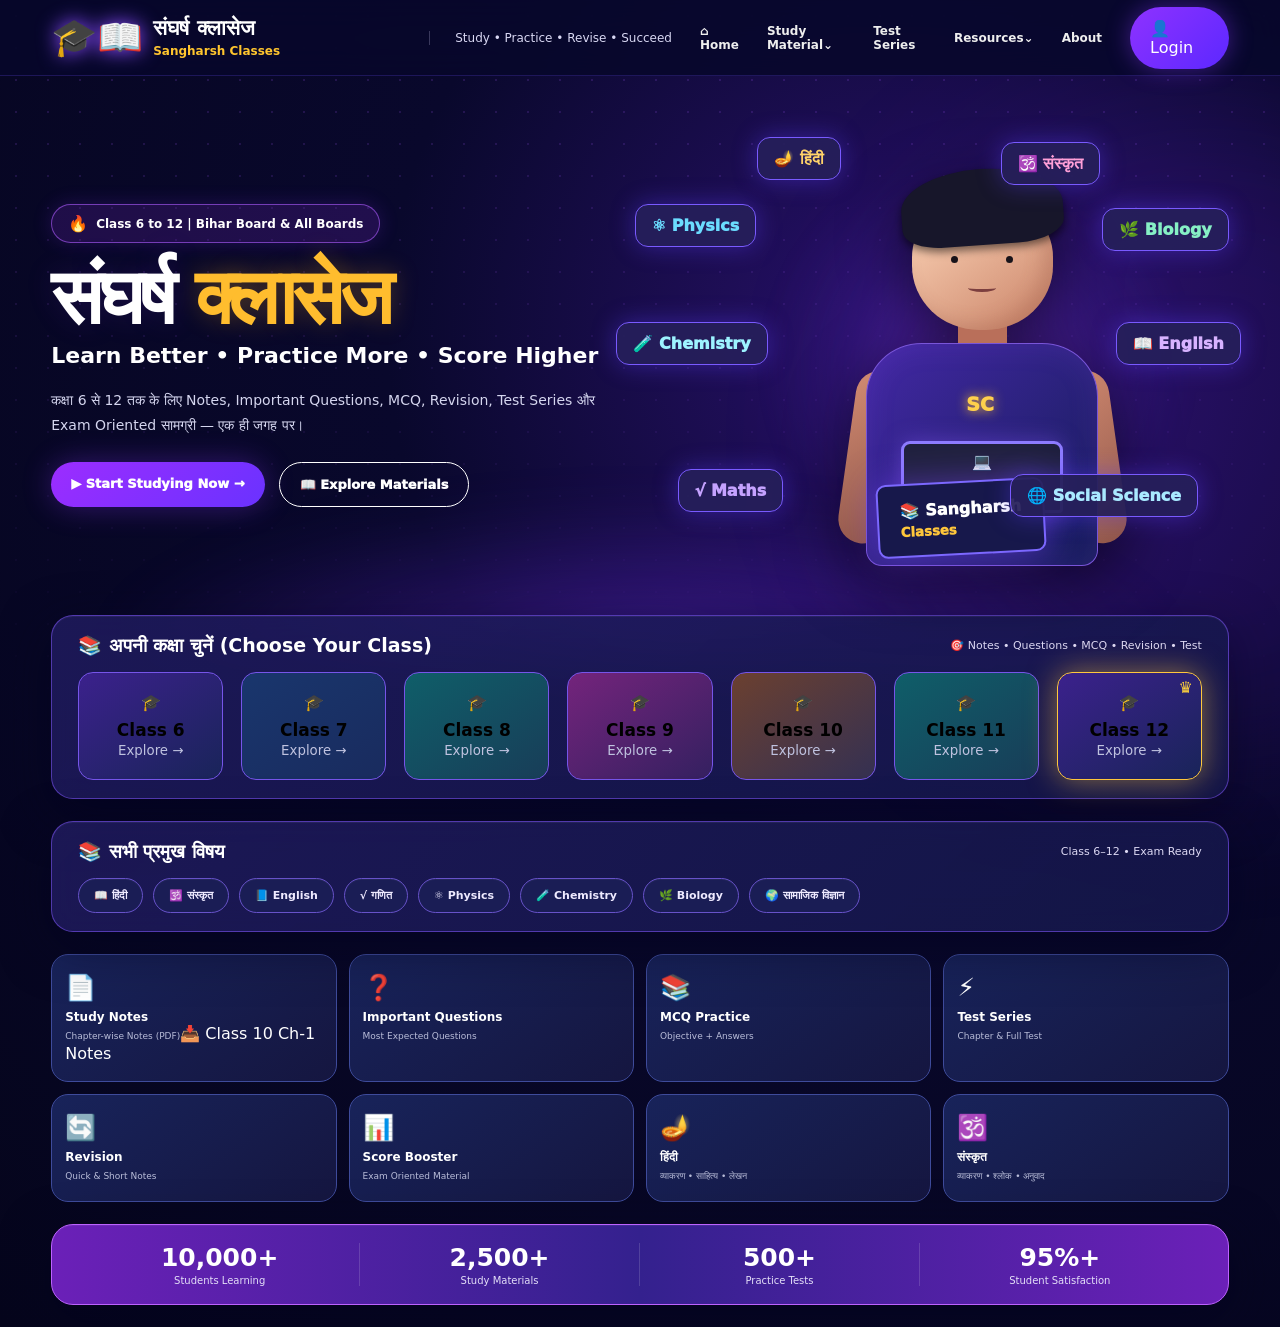
==== index.html @ 25959975 "Add files via upload" ====
<!doctype html>
<html lang="hi">
<head>
<meta charset="utf-8">
<meta name="viewport" content="width=device-width,initial-scale=1">
<title>संघर्ष क्लासेज — Cinematic Learning</title>
<style>
:root{--bg:#070827;--bg2:#10104a;--card:#15164c;--line:#5f43db;--purple:#8d35ff;--violet:#b54cff;--cyan:#28cfff;--gold:#ffc83d;--text:#fff;--muted:#c7c8e8}
*{box-sizing:border-box}html{scroll-behavior:smooth}body{margin:0;background:radial-gradient(circle at 70% 25%,#29116b 0,#09082c 38%,#05051c 100%);color:var(--text);font-family:Inter,system-ui,-apple-system,"Segoe UI",sans-serif;overflow-x:hidden}
body:before{content:"";position:fixed;inset:0;pointer-events:none;background-image:radial-gradient(#a95cff30 1px,transparent 1px);background-size:32px 32px;mask-image:linear-gradient(#000,transparent 82%);z-index:-2}
body:after{content:"";position:fixed;width:650px;height:650px;right:-250px;top:120px;border-radius:50%;background:#7d25ff22;filter:blur(80px);z-index:-1;animation:orb 10s ease-in-out infinite}@keyframes orb{50%{transform:translate(-70px,40px) scale(1.15)}}
a{text-decoration:none;color:inherit}button{font:inherit}
.nav{height:76px;position:sticky;top:0;z-index:100;background:#08082bdd;border-bottom:1px solid #6c4dff38;backdrop-filter:blur(18px)}.navin{width:min(1260px,92%);height:100%;margin:auto;display:flex;align-items:center;gap:28px}.brand{display:flex;align-items:center;gap:10px;min-width:350px}.brandmark{font-size:37px;filter:drop-shadow(0 0 10px #8b4cff)}.brand b{font-size:21px;display:block}.brand span{font-size:12px;color:#ffc52e;font-weight:900}.tagline{border-left:1px solid #aaa6c850;padding-left:25px;color:#d9d8f3;font-size:12px;white-space:nowrap}.links{display:flex;align-items:center;gap:28px;margin-left:auto;font-size:12px;font-weight:850;color:#eee}.links a{transition:.2s}.links a:hover{color:#d98cff}.login{padding:12px 20px;border-radius:999px;background:linear-gradient(135deg,#8e32ff,#5c28ff);box-shadow:0 0 25px #8637ff70}
.hero{width:min(1260px,92%);margin:auto;position:relative;min-height:500px;display:grid;grid-template-columns:48% 52%;align-items:center;padding:42px 0 22px}.hero:before{content:"";position:absolute;left:0;right:0;bottom:-40px;height:170px;background:radial-gradient(ellipse at 50% 100%,#7930ff65,transparent 65%);filter:blur(25px);z-index:-1}
.copy{z-index:3}.pill{display:inline-flex;align-items:center;gap:8px;border:1px solid #b05cff99;background:#7d2bcf35;border-radius:999px;padding:9px 16px;font-size:12px;font-weight:900;box-shadow:0 0 20px #8c35ff32}.pill b{font-size:16px}h1{font-size:clamp(50px,6vw,83px);line-height:.91;letter-spacing:-4px;margin:20px 0 10px;text-shadow:0 0 30px #8f42ff25}.gold{color:#ffbd2e;text-shadow:0 0 25px #ffb21d45}.copy h3{font-size:22px;margin:0 0 20px}.copy p{color:#d5d6ef;font-size:14px;line-height:1.8;max-width:580px}.actions{display:flex;gap:14px;margin-top:23px}.btn{padding:14px 20px;border-radius:999px;font-size:13px;font-weight:950;border:1px solid #fff;transition:.25s}.primary{border:0;background:linear-gradient(135deg,#9c2dff,#6a32ff);box-shadow:0 0 30px #8b32ff55}.btn:hover{transform:translateY(-4px);box-shadow:0 12px 35px #8d35ff55}
.visual{position:relative;height:475px}.student{position:absolute;right:4%;bottom:-3%;width:72%;height:92%;border-radius:45% 45% 20% 20%;background:radial-gradient(circle at 50% 25%,#ffe6c7 0 8%,transparent 9%),linear-gradient(145deg,#3a2a67,#171a46 50%,#090b2b);box-shadow:0 0 80px #813dff55;filter:saturate(1.1)}
.student{display:none}
.student-boy{position:absolute;right:3%;bottom:0;width:76%;height:100%;z-index:3}
.boy-glow{position:absolute;inset:5% 5% 0;border-radius:50%;background:radial-gradient(circle,#9c45ff50 0,#5b2dba20 42%,transparent 70%);filter:blur(10px)}
.boy{position:absolute;left:22%;bottom:0;width:58%;height:94%;filter:drop-shadow(0 18px 30px #0008)}
.face{position:absolute;left:24%;top:11%;width:52%;height:30%;border-radius:46% 46% 48% 48%;background:linear-gradient(145deg,#ffd8bb,#c98267);z-index:3;box-shadow:inset -10px -5px 18px #8d4b3b40}
.hair{position:absolute;left:20%;top:5%;width:60%;height:17%;background:#17162a;border-radius:60% 60% 35% 30%;z-index:4;transform:rotate(-4deg);box-shadow:0 4px 8px #0008}
.eye{position:absolute;top:45%;width:7px;height:7px;background:#18131a;border-radius:50%}.e1{left:28%}.e2{right:28%}
.smile{position:absolute;left:40%;top:66%;width:20%;height:8px;border-bottom:3px solid #7c3f3f;border-radius:0 0 50% 50%}
.neck{position:absolute;left:41%;top:38%;width:18%;height:12%;background:#b96f5a;z-index:2}
.shirt{position:absolute;left:7%;top:44%;width:86%;height:50%;border-radius:24% 24% 7% 7%;background:linear-gradient(135deg,#4328a5,#151c58);box-shadow:inset 0 0 30px #9c55ff22;z-index:2;border:1px solid #7955d9}
.shirt-logo{position:absolute;left:43%;top:22%;font-weight:1000;font-size:19px;color:#ffd04c;text-shadow:0 0 12px #ffc52f}
.arm{position:absolute;top:50%;width:18%;height:39%;border-radius:30px;background:linear-gradient(145deg,#d28b72,#8f5548);z-index:1}.arm-left{left:0;transform:rotate(8deg)}.arm-right{right:0;transform:rotate(-8deg)}
.laptop{position:absolute;z-index:5;left:20%;top:66%;width:60%;height:16%;background:#20213d;border:3px solid #8e7cff;border-radius:9px 9px 4px 4px;text-align:center;padding-top:8px;box-shadow:0 0 22px #8b5cff66}
@media(max-width:580px){.student-boy{width:78%;height:92%;right:0}.boy{left:20%;width:60%}}
.student:before{content:"🎓";position:absolute;top:-28px;left:35%;font-size:76px;filter:drop-shadow(0 0 16px #ffc22e)}.student:after{content:"🎒";position:absolute;left:6%;bottom:5%;font-size:95px;transform:rotate(-10deg)}.book{position:absolute;right:30%;bottom:8%;z-index:4;background:#17184b;border:2px solid #7c68ff;border-radius:10px;padding:16px 21px;font-weight:950;box-shadow:0 0 35px #7b46ff80;transform:rotate(-3deg)}.book small{display:block;color:#ffc63b;margin-top:4px}
.subject{position:absolute;z-index:5;padding:11px 16px;border-radius:13px;background:#26205aee;border:1px solid #795aff;box-shadow:0 0 25px #5d40ff65;font-weight:950;animation:float 4s ease-in-out infinite}.s1{left:3%;top:18%;color:#6bdcff}.s2{left:0;top:43%;color:#9df3ff;animation-delay:-1s}.s3{left:10%;bottom:17%;color:#c5a2ff;animation-delay:-2s}.s4{right:0;top:19%;color:#86efc5;animation-delay:-3s}.s5{right:-2%;top:43%;color:#d7b2ff;animation-delay:-1.5s}.s6{right:5%;bottom:16%;color:#a9e9ff;animation-delay:-2.5s}.s7{left:23%;top:4%;color:#ffd36a;animation-delay:-.7s}.s8{right:21%;top:5%;color:#ff9fd8;animation-delay:-2.2s}@keyframes float{50%{transform:translateY(-10px) rotate(1deg)}}
.section{width:min(1260px,92%);margin:0 auto 22px}.glass{background:linear-gradient(135deg,#211c62cc,#15184bd9);border:1px solid #8458ff8a;border-radius:22px;box-shadow:0 15px 50px #02021d80,inset 0 1px #ffffff0d;backdrop-filter:blur(15px)}.classes{padding:18px 26px}.sectionhead{display:flex;justify-content:space-between;align-items:center;margin-bottom:15px}.sectionhead h2{font-size:19px;margin:0}.sectionhead span{font-size:11px;color:#ddd9f4}.classgrid{display:grid;grid-template-columns:repeat(7,1fr);gap:18px}.class{position:relative;overflow:hidden;border-radius:15px;padding:20px 8px;text-align:center;background:linear-gradient(145deg,#3b218c,#192459);border:1px solid #7655e9;transition:.3s}.class:nth-child(2n){background:linear-gradient(145deg,#19366d,#192b5e)}.class:nth-child(3n){background:linear-gradient(145deg,#0f5e69,#183d58)}.class:nth-child(4n){background:linear-gradient(145deg,#74247c,#342060)}.class:nth-child(5n){background:linear-gradient(145deg,#6b4030,#343052)}.class:hover{transform:translateY(-8px) scale(1.03);box-shadow:0 0 28px #8748ff80}.cap{font-size:25px}.class b{display:block;font-size:17px;margin-top:8px}.class small{color:#bfc2df}.selected{box-shadow:0 0 30px #ffc53f80;border-color:#ffc83d!important}.crown{position:absolute;right:8px;top:5px;color:#ffd43d}
.subject-strip{padding:18px 26px}.subject-list{display:flex;flex-wrap:wrap;gap:10px}.subject-list span{padding:10px 15px;border-radius:999px;background:#1a1d55;border:1px solid #6752c9;color:#eeeaff;font-size:11px;font-weight:850;box-shadow:inset 0 1px #ffffff0a;transition:.25s}.subject-list span:hover{transform:translateY(-3px);border-color:#b06cff;box-shadow:0 0 18px #8b45ff45}.features{display:grid;grid-template-columns:repeat(4,1fr);gap:12px;margin-top:18px}.feature{padding:18px 13px;border-radius:17px;background:linear-gradient(145deg,#18235a,#151640);border:1px solid #3e4b9b;transition:.25s}.feature:hover{transform:translateY(-6px);border-color:#9a63ff;box-shadow:0 0 25px #773cff30}.fi{font-size:25px;margin-bottom:8px}.feature b{font-size:12px;display:block}.feature span{font-size:9px;color:#b9bdd9;line-height:1.5}
.stats{padding:18px 28px;display:grid;grid-template-columns:repeat(4,1fr);gap:0;background:linear-gradient(90deg,#6b20b8,#34218e,#6b20b8);border-color:#bd62ff}.stat{text-align:center;border-right:1px solid #ffffff25}.stat:last-child{border:0}.stat b{font-size:25px}.stat span{display:block;color:#e4dff8;font-size:10px;margin-top:3px}
@media(max-width:950px){.brand{min-width:auto}.tagline,.links{display:none}.hero{grid-template-columns:1fr}.visual{height:400px}.classgrid{grid-template-columns:repeat(4,1fr)}.features{grid-template-columns:repeat(2,1fr)}}
@media(max-width:580px){.navin{justify-content:space-between}.brand b{font-size:16px}.brand span{font-size:9px}.login{padding:9px 13px}.hero{padding-top:35px}.hero h1{font-size:50px}.copy h3{font-size:18px}.copy p{font-size:12px}.actions{flex-direction:column}.visual{height:340px}.student{width:72%;height:85%}.subject{font-size:9px;padding:8px 10px}.s1{left:0}.s2{left:0}.s3{left:4%}.s4{right:0}.s5{right:-1%}.s6{right:2%}.book{right:28%;padding:11px 13px;font-size:10px}.classgrid{grid-template-columns:repeat(2,1fr)}.features{grid-template-columns:repeat(2,1fr)}.stats{grid-template-columns:repeat(2,1fr);gap:15px}.stat{border:0}.classes{padding:15px}.sectionhead h2{font-size:16px}.sectionhead span{display:none}}
</style>
</head>
<body>
<nav class="nav"><div class="navin">
<a class="brand" href="#"><div class="brandmark">🎓📖</div><div><b>संघर्ष क्लासेज</b><span>Sangharsh Classes</span></div></a>
<div class="tagline">Study • Practice • Revise • Succeed</div>
<div class="links"><a href="#home">⌂ Home</a><a href="#materials">Study Material⌄</a><a href="#tests">Test Series</a><a href="#resources">Resources⌄</a><a href="#about">About</a></div>
<a class="login" href="#login">👤 Login</a>
</div></nav>

<main id="home">
<section class="hero">
<div class="copy">
<div class="pill"><b>🔥</b> Class 6 to 12 | Bihar Board & All Boards</div>
<h1>संघर्ष <span class="gold">क्लासेज</span></h1>
<h3>Learn Better • Practice More • Score Higher</h3>
<p>कक्षा 6 से 12 तक के लिए Notes, Important Questions, MCQ, Revision, Test Series और Exam Oriented सामग्री — एक ही जगह पर।</p>
<div class="actions"><a class="btn primary" href="#materials">▶ Start Studying Now →</a><a class="btn" href="#materials">📖 Explore Materials</a></div>
</div>
<div class="visual">
<div class="student-boy" aria-label="Student boy">
  <div class="boy-glow"></div>
  <div class="boy">
    <div class="hair"></div>
    <div class="face"><span class="eye e1"></span><span class="eye e2"></span><span class="smile"></span></div>
    <div class="neck"></div>
    <div class="shirt"><span class="shirt-logo">SC</span></div>
    <div class="arm arm-left"></div><div class="arm arm-right"></div>
    <div class="laptop">💻</div>
  </div>
</div>
<div class="book">📚 Sangharsh<br><small>Classes</small></div>
<div class="subject s1">⚛ Physics</div><div class="subject s2">🧪 Chemistry</div><div class="subject s3">√ Maths</div><div class="subject s4">🌿 Biology</div><div class="subject s5">📖 English</div><div class="subject s6">🌐 Social Science</div><div class="subject s7">🪔 हिंदी</div><div class="subject s8">🕉️ संस्कृत</div>
</div>
</section>

<section class="section glass classes" id="materials">
<div class="sectionhead"><h2>📚 अपनी कक्षा चुनें (Choose Your Class)</h2><span>🎯 Notes • Questions • MCQ • Revision • Test</span></div>
<div class="classgrid">
<button class="class">🎓<b>Class 6</b><small>Explore →</small></button><button class="class">🎓<b>Class 7</b><small>Explore →</small></button><button class="class">🎓<b>Class 8</b><small>Explore →</small></button><button class="class">🎓<b>Class 9</b><small>Explore →</small></button><button class="class">🎓<b>Class 10</b><small>Explore →</small></button><button class="class">🎓<b>Class 11</b><small>Explore →</small></button><button class="class selected"><span class="crown">♛</span>🎓<b>Class 12</b><small>Explore →</small></button>
</div>
</section>

<section class="section glass subject-strip">
  <div class="sectionhead"><h2>📚 सभी प्रमुख विषय</h2><span>Class 6–12 • Exam Ready</span></div>
  <div class="subject-list">
    <span>📖 हिंदी</span><span>🕉️ संस्कृत</span><span>📘 English</span><span>√ गणित</span>
    <span>⚛ Physics</span><span>🧪 Chemistry</span><span>🌿 Biology</span><span>🌍 सामाजिक विज्ञान</span>
  </div>
</section>

<section class="section" id="tests"><div class="features">
<div class="feature"><div class="fi">📄</div><b>Study Notes</b><span>Chapter-wise Notes (PDF)</span><a class="notes-btn" href="notes/class-10-chemistry-chapter-1.pdf" target="_blank">📥 Class 10 Ch-1 Notes</a></div><div class="feature"><div class="fi">❓</div><b>Important Questions</b><span>Most Expected Questions</span></div><div class="feature"><div class="fi">📚</div><b>MCQ Practice</b><span>Objective + Answers</span></div><div class="feature"><div class="fi">⚡</div><b>Test Series</b><span>Chapter & Full Test</span></div><div class="feature"><div class="fi">🔄</div><b>Revision</b><span>Quick & Short Notes</span></div><div class="feature"><div class="fi">📊</div><b>Score Booster</b><span>Exam Oriented Material</span></div>
<div class="feature"><div class="fi">🪔</div><b>हिंदी</b><span>व्याकरण • साहित्य • लेखन</span></div>
<div class="feature"><div class="fi">🕉️</div><b>संस्कृत</b><span>व्याकरण • श्लोक • अनुवाद</span></div>
</div></section>

<section class="section glass stats" id="resources"><div class="stat"><b>10,000+</b><span>Students Learning</span></div><div class="stat"><b>2,500+</b><span>Study Materials</span></div><div class="stat"><b>500+</b><span>Practice Tests</span></div><div class="stat"><b>95%+</b><span>Student Satisfaction</span></div></section>
</main>
<script>
document.querySelectorAll('.class').forEach((b,i)=>b.addEventListener('click',()=>{document.querySelectorAll('.class').forEach(x=>x.classList.remove('selected'));b.classList.add('selected');b.animate([{transform:'scale(1)'},{transform:'scale(1.06)'},{transform:'scale(1)'}],{duration:350})}));
</script>
</body>
</html>
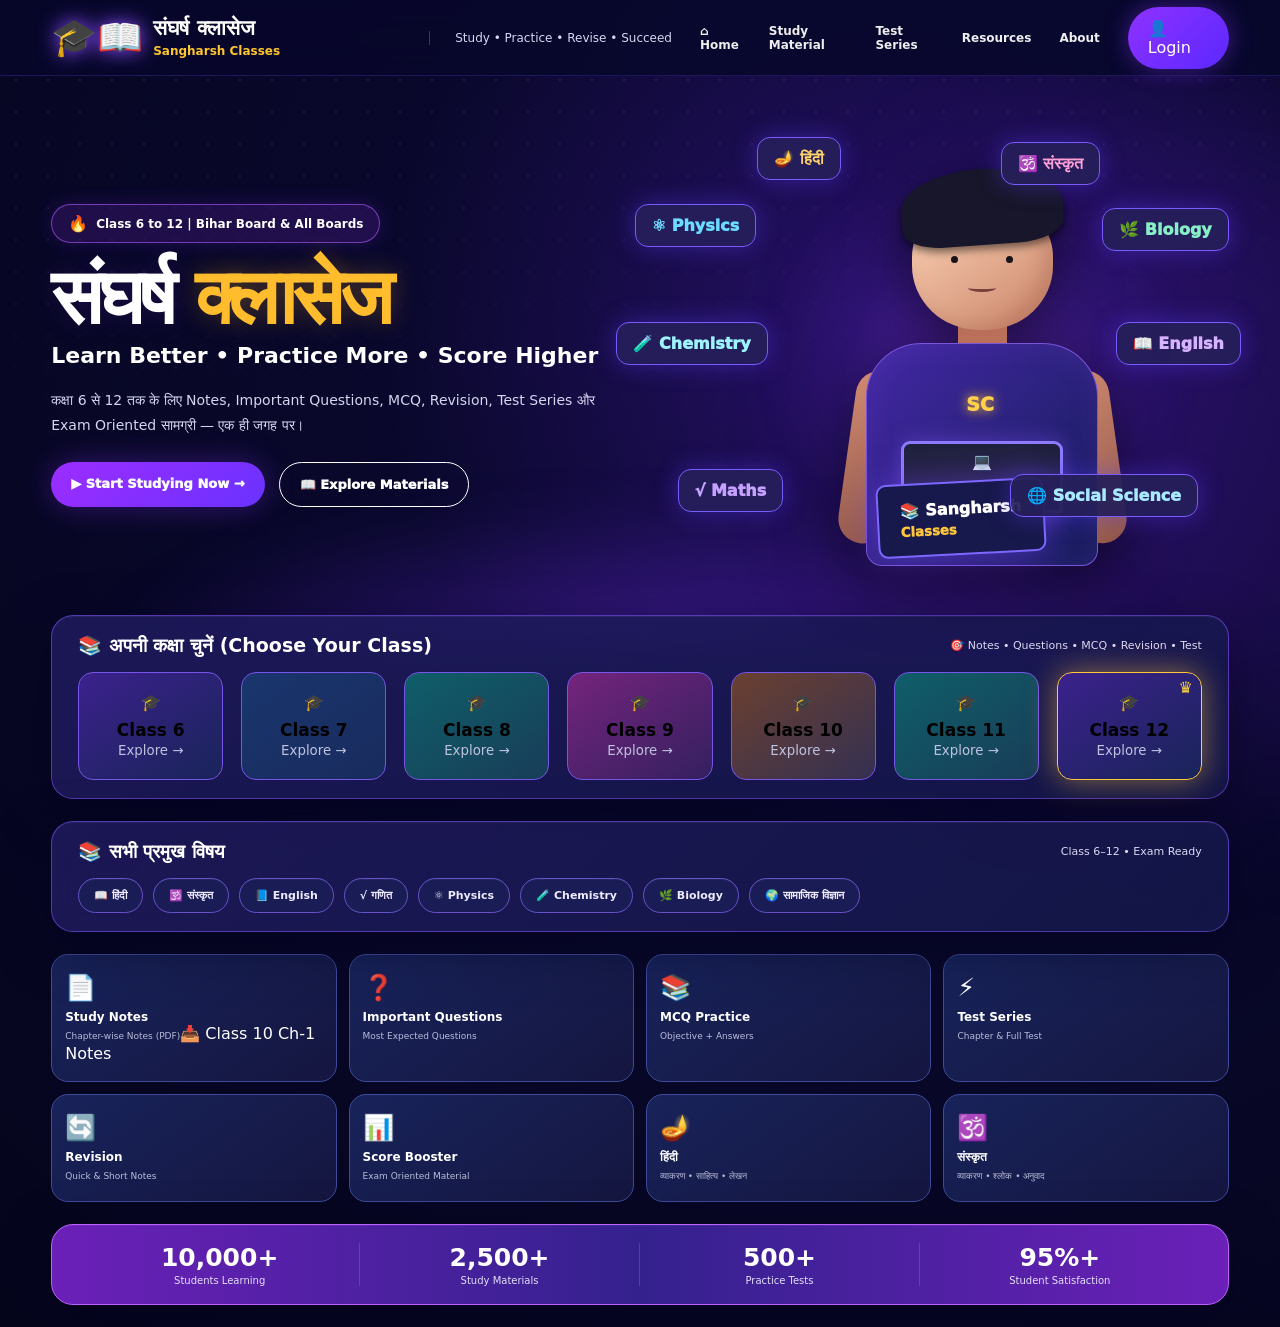
==== commit 908ca31b: "Add files via upload" ====
--- a/index.html
+++ b/index.html
@@ -39,10 +39,10 @@
 </head>
 <body>
 <nav class="nav"><div class="navin">
-<a class="brand" href="#"><div class="brandmark">🎓📖</div><div><b>संघर्ष क्लासेज</b><span>Sangharsh Classes</span></div></a>
+<a class="brand" href="index.html"><div class="brandmark">🎓📖</div><div><b>संघर्ष क्लासेज</b><span>Sangharsh Classes</span></div></a>
 <div class="tagline">Study • Practice • Revise • Succeed</div>
-<div class="links"><a href="#home">⌂ Home</a><a href="#materials">Study Material⌄</a><a href="#tests">Test Series</a><a href="#resources">Resources⌄</a><a href="#about">About</a></div>
-<a class="login" href="#login">👤 Login</a>
+<div class="links"><a href="index.html">⌂ Home</a><a href="study-material.html">Study Material</a><a href="test-series.html">Test Series</a><a href="resources.html">Resources</a><a href="about.html">About</a></div>
+<a class="login" href="login.html">👤 Login</a>
 </div></nav>
 
 <main id="home">
@@ -52,7 +52,7 @@
 <h1>संघर्ष <span class="gold">क्लासेज</span></h1>
 <h3>Learn Better • Practice More • Score Higher</h3>
 <p>कक्षा 6 से 12 तक के लिए Notes, Important Questions, MCQ, Revision, Test Series और Exam Oriented सामग्री — एक ही जगह पर।</p>
-<div class="actions"><a class="btn primary" href="#materials">▶ Start Studying Now →</a><a class="btn" href="#materials">📖 Explore Materials</a></div>
+<div class="actions"><a class="btn primary" href="study-material.html">▶ Start Studying Now →</a><a class="btn" href="study-material.html">📖 Explore Materials</a></div>
 </div>
 <div class="visual">
 <div class="student-boy" aria-label="Student boy">
@@ -87,7 +87,7 @@
 </section>
 
 <section class="section" id="tests"><div class="features">
-<div class="feature"><div class="fi">📄</div><b>Study Notes</b><span>Chapter-wise Notes (PDF)</span><a class="notes-btn" href="notes/class-10-chemistry-chapter-1.pdf" target="_blank">📥 Class 10 Ch-1 Notes</a></div><div class="feature"><div class="fi">❓</div><b>Important Questions</b><span>Most Expected Questions</span></div><div class="feature"><div class="fi">📚</div><b>MCQ Practice</b><span>Objective + Answers</span></div><div class="feature"><div class="fi">⚡</div><b>Test Series</b><span>Chapter & Full Test</span></div><div class="feature"><div class="fi">🔄</div><b>Revision</b><span>Quick & Short Notes</span></div><div class="feature"><div class="fi">📊</div><b>Score Booster</b><span>Exam Oriented Material</span></div>
+<div class="feature"><div class="fi">📄</div><b>Study Notes</b><span>Chapter-wise Notes (PDF)</span><a class="notes-btn" href="notes/class-10-chemistry-chapter-1.pdf" target="_blank" rel="noopener">📥 Class 10 Ch-1 Notes</a></div><div class="feature"><div class="fi">❓</div><b>Important Questions</b><span>Most Expected Questions</span></div><div class="feature"><div class="fi">📚</div><b>MCQ Practice</b><span>Objective + Answers</span></div><div class="feature"><div class="fi">⚡</div><b>Test Series</b><span>Chapter & Full Test</span></div><div class="feature"><div class="fi">🔄</div><b>Revision</b><span>Quick & Short Notes</span></div><div class="feature"><div class="fi">📊</div><b>Score Booster</b><span>Exam Oriented Material</span></div>
 <div class="feature"><div class="fi">🪔</div><b>हिंदी</b><span>व्याकरण • साहित्य • लेखन</span></div>
 <div class="feature"><div class="fi">🕉️</div><b>संस्कृत</b><span>व्याकरण • श्लोक • अनुवाद</span></div>
 </div></section>
@@ -98,4 +98,15 @@
 document.querySelectorAll('.class').forEach((b,i)=>b.addEventListener('click',()=>{document.querySelectorAll('.class').forEach(x=>x.classList.remove('selected'));b.classList.add('selected');b.animate([{transform:'scale(1)'},{transform:'scale(1.06)'},{transform:'scale(1)'}],{duration:350})}));
 </script>
 </body>
-</html>+</html>
+<script>
+document.querySelectorAll('.class').forEach((el,i)=>{
+  el.style.cursor='pointer';
+  el.addEventListener('click',()=>location.href='study-material.html?class='+(i+6));
+});
+document.querySelectorAll('.feature').forEach(el=>{
+  const t=(el.innerText||'').toLowerCase();
+  if(t.includes('test series')) el.addEventListener('click',()=>location.href='test-series.html');
+  else if(t.includes('study notes')||t.includes('important questions')||t.includes('mcq')) el.addEventListener('click',()=>location.href='study-material.html');
+});
+</script>
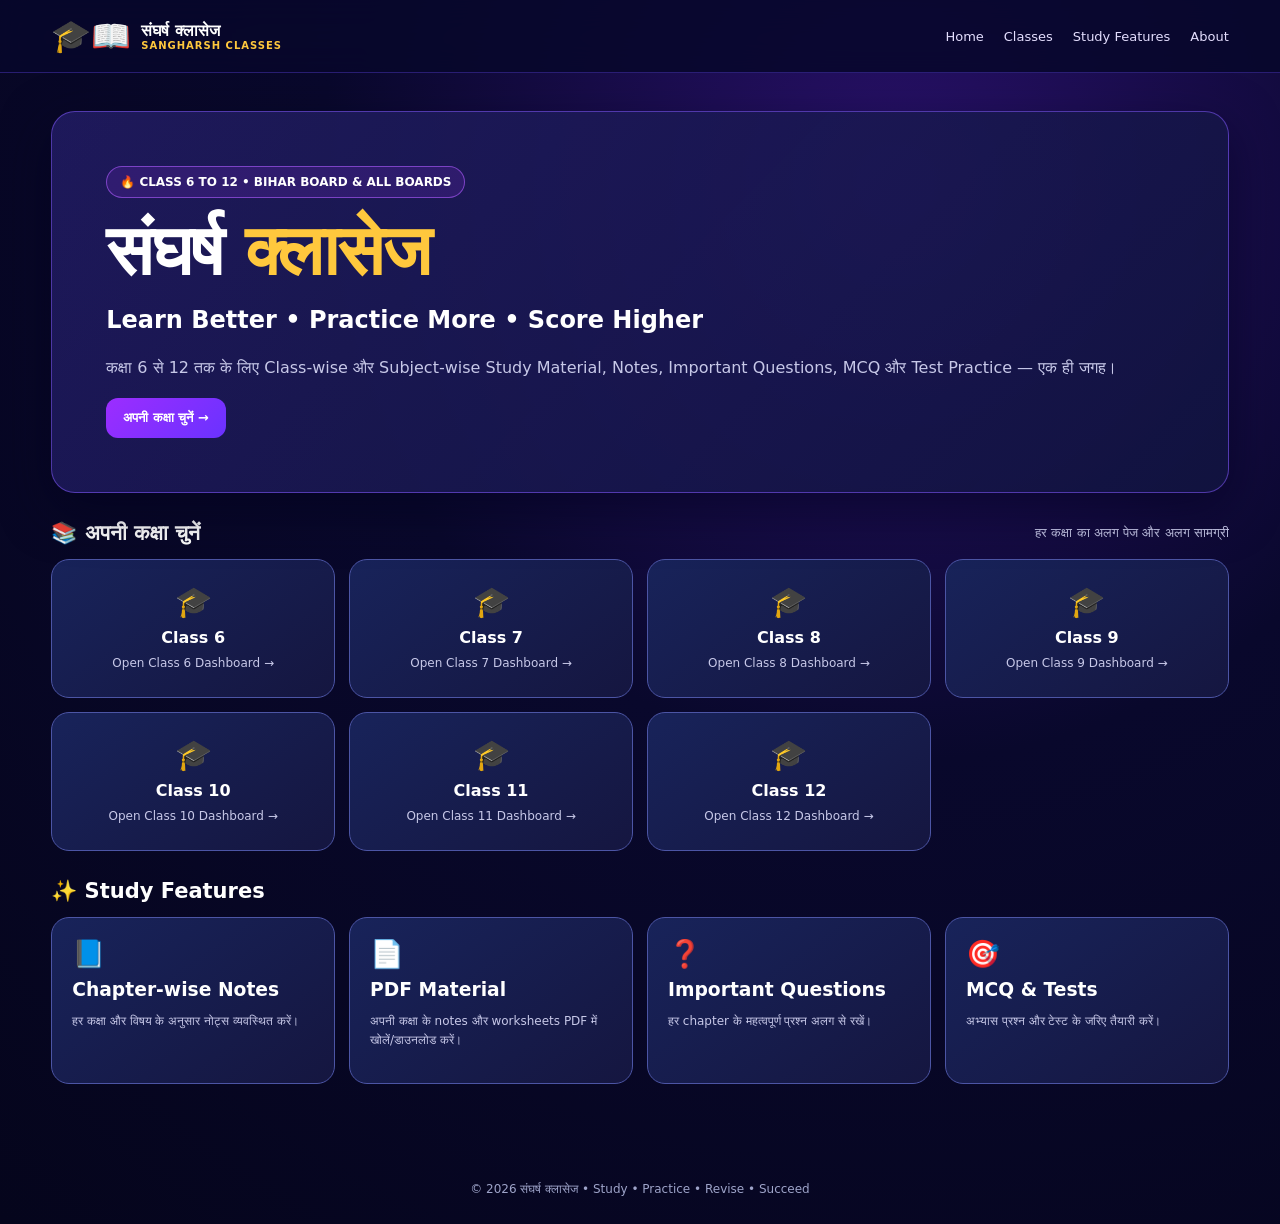
==== commit a79d1dc6: "Add files via upload" ====
--- a/index.html
+++ b/index.html
@@ -1,112 +1,22 @@
 <!doctype html>
-<html lang="hi">
-<head>
-<meta charset="utf-8">
-<meta name="viewport" content="width=device-width,initial-scale=1">
-<title>संघर्ष क्लासेज — Cinematic Learning</title>
-<style>
-:root{--bg:#070827;--bg2:#10104a;--card:#15164c;--line:#5f43db;--purple:#8d35ff;--violet:#b54cff;--cyan:#28cfff;--gold:#ffc83d;--text:#fff;--muted:#c7c8e8}
-*{box-sizing:border-box}html{scroll-behavior:smooth}body{margin:0;background:radial-gradient(circle at 70% 25%,#29116b 0,#09082c 38%,#05051c 100%);color:var(--text);font-family:Inter,system-ui,-apple-system,"Segoe UI",sans-serif;overflow-x:hidden}
-body:before{content:"";position:fixed;inset:0;pointer-events:none;background-image:radial-gradient(#a95cff30 1px,transparent 1px);background-size:32px 32px;mask-image:linear-gradient(#000,transparent 82%);z-index:-2}
-body:after{content:"";position:fixed;width:650px;height:650px;right:-250px;top:120px;border-radius:50%;background:#7d25ff22;filter:blur(80px);z-index:-1;animation:orb 10s ease-in-out infinite}@keyframes orb{50%{transform:translate(-70px,40px) scale(1.15)}}
-a{text-decoration:none;color:inherit}button{font:inherit}
-.nav{height:76px;position:sticky;top:0;z-index:100;background:#08082bdd;border-bottom:1px solid #6c4dff38;backdrop-filter:blur(18px)}.navin{width:min(1260px,92%);height:100%;margin:auto;display:flex;align-items:center;gap:28px}.brand{display:flex;align-items:center;gap:10px;min-width:350px}.brandmark{font-size:37px;filter:drop-shadow(0 0 10px #8b4cff)}.brand b{font-size:21px;display:block}.brand span{font-size:12px;color:#ffc52e;font-weight:900}.tagline{border-left:1px solid #aaa6c850;padding-left:25px;color:#d9d8f3;font-size:12px;white-space:nowrap}.links{display:flex;align-items:center;gap:28px;margin-left:auto;font-size:12px;font-weight:850;color:#eee}.links a{transition:.2s}.links a:hover{color:#d98cff}.login{padding:12px 20px;border-radius:999px;background:linear-gradient(135deg,#8e32ff,#5c28ff);box-shadow:0 0 25px #8637ff70}
-.hero{width:min(1260px,92%);margin:auto;position:relative;min-height:500px;display:grid;grid-template-columns:48% 52%;align-items:center;padding:42px 0 22px}.hero:before{content:"";position:absolute;left:0;right:0;bottom:-40px;height:170px;background:radial-gradient(ellipse at 50% 100%,#7930ff65,transparent 65%);filter:blur(25px);z-index:-1}
-.copy{z-index:3}.pill{display:inline-flex;align-items:center;gap:8px;border:1px solid #b05cff99;background:#7d2bcf35;border-radius:999px;padding:9px 16px;font-size:12px;font-weight:900;box-shadow:0 0 20px #8c35ff32}.pill b{font-size:16px}h1{font-size:clamp(50px,6vw,83px);line-height:.91;letter-spacing:-4px;margin:20px 0 10px;text-shadow:0 0 30px #8f42ff25}.gold{color:#ffbd2e;text-shadow:0 0 25px #ffb21d45}.copy h3{font-size:22px;margin:0 0 20px}.copy p{color:#d5d6ef;font-size:14px;line-height:1.8;max-width:580px}.actions{display:flex;gap:14px;margin-top:23px}.btn{padding:14px 20px;border-radius:999px;font-size:13px;font-weight:950;border:1px solid #fff;transition:.25s}.primary{border:0;background:linear-gradient(135deg,#9c2dff,#6a32ff);box-shadow:0 0 30px #8b32ff55}.btn:hover{transform:translateY(-4px);box-shadow:0 12px 35px #8d35ff55}
-.visual{position:relative;height:475px}.student{position:absolute;right:4%;bottom:-3%;width:72%;height:92%;border-radius:45% 45% 20% 20%;background:radial-gradient(circle at 50% 25%,#ffe6c7 0 8%,transparent 9%),linear-gradient(145deg,#3a2a67,#171a46 50%,#090b2b);box-shadow:0 0 80px #813dff55;filter:saturate(1.1)}
-.student{display:none}
-.student-boy{position:absolute;right:3%;bottom:0;width:76%;height:100%;z-index:3}
-.boy-glow{position:absolute;inset:5% 5% 0;border-radius:50%;background:radial-gradient(circle,#9c45ff50 0,#5b2dba20 42%,transparent 70%);filter:blur(10px)}
-.boy{position:absolute;left:22%;bottom:0;width:58%;height:94%;filter:drop-shadow(0 18px 30px #0008)}
-.face{position:absolute;left:24%;top:11%;width:52%;height:30%;border-radius:46% 46% 48% 48%;background:linear-gradient(145deg,#ffd8bb,#c98267);z-index:3;box-shadow:inset -10px -5px 18px #8d4b3b40}
-.hair{position:absolute;left:20%;top:5%;width:60%;height:17%;background:#17162a;border-radius:60% 60% 35% 30%;z-index:4;transform:rotate(-4deg);box-shadow:0 4px 8px #0008}
-.eye{position:absolute;top:45%;width:7px;height:7px;background:#18131a;border-radius:50%}.e1{left:28%}.e2{right:28%}
-.smile{position:absolute;left:40%;top:66%;width:20%;height:8px;border-bottom:3px solid #7c3f3f;border-radius:0 0 50% 50%}
-.neck{position:absolute;left:41%;top:38%;width:18%;height:12%;background:#b96f5a;z-index:2}
-.shirt{position:absolute;left:7%;top:44%;width:86%;height:50%;border-radius:24% 24% 7% 7%;background:linear-gradient(135deg,#4328a5,#151c58);box-shadow:inset 0 0 30px #9c55ff22;z-index:2;border:1px solid #7955d9}
-.shirt-logo{position:absolute;left:43%;top:22%;font-weight:1000;font-size:19px;color:#ffd04c;text-shadow:0 0 12px #ffc52f}
-.arm{position:absolute;top:50%;width:18%;height:39%;border-radius:30px;background:linear-gradient(145deg,#d28b72,#8f5548);z-index:1}.arm-left{left:0;transform:rotate(8deg)}.arm-right{right:0;transform:rotate(-8deg)}
-.laptop{position:absolute;z-index:5;left:20%;top:66%;width:60%;height:16%;background:#20213d;border:3px solid #8e7cff;border-radius:9px 9px 4px 4px;text-align:center;padding-top:8px;box-shadow:0 0 22px #8b5cff66}
-@media(max-width:580px){.student-boy{width:78%;height:92%;right:0}.boy{left:20%;width:60%}}
-.student:before{content:"🎓";position:absolute;top:-28px;left:35%;font-size:76px;filter:drop-shadow(0 0 16px #ffc22e)}.student:after{content:"🎒";position:absolute;left:6%;bottom:5%;font-size:95px;transform:rotate(-10deg)}.book{position:absolute;right:30%;bottom:8%;z-index:4;background:#17184b;border:2px solid #7c68ff;border-radius:10px;padding:16px 21px;font-weight:950;box-shadow:0 0 35px #7b46ff80;transform:rotate(-3deg)}.book small{display:block;color:#ffc63b;margin-top:4px}
-.subject{position:absolute;z-index:5;padding:11px 16px;border-radius:13px;background:#26205aee;border:1px solid #795aff;box-shadow:0 0 25px #5d40ff65;font-weight:950;animation:float 4s ease-in-out infinite}.s1{left:3%;top:18%;color:#6bdcff}.s2{left:0;top:43%;color:#9df3ff;animation-delay:-1s}.s3{left:10%;bottom:17%;color:#c5a2ff;animation-delay:-2s}.s4{right:0;top:19%;color:#86efc5;animation-delay:-3s}.s5{right:-2%;top:43%;color:#d7b2ff;animation-delay:-1.5s}.s6{right:5%;bottom:16%;color:#a9e9ff;animation-delay:-2.5s}.s7{left:23%;top:4%;color:#ffd36a;animation-delay:-.7s}.s8{right:21%;top:5%;color:#ff9fd8;animation-delay:-2.2s}@keyframes float{50%{transform:translateY(-10px) rotate(1deg)}}
-.section{width:min(1260px,92%);margin:0 auto 22px}.glass{background:linear-gradient(135deg,#211c62cc,#15184bd9);border:1px solid #8458ff8a;border-radius:22px;box-shadow:0 15px 50px #02021d80,inset 0 1px #ffffff0d;backdrop-filter:blur(15px)}.classes{padding:18px 26px}.sectionhead{display:flex;justify-content:space-between;align-items:center;margin-bottom:15px}.sectionhead h2{font-size:19px;margin:0}.sectionhead span{font-size:11px;color:#ddd9f4}.classgrid{display:grid;grid-template-columns:repeat(7,1fr);gap:18px}.class{position:relative;overflow:hidden;border-radius:15px;padding:20px 8px;text-align:center;background:linear-gradient(145deg,#3b218c,#192459);border:1px solid #7655e9;transition:.3s}.class:nth-child(2n){background:linear-gradient(145deg,#19366d,#192b5e)}.class:nth-child(3n){background:linear-gradient(145deg,#0f5e69,#183d58)}.class:nth-child(4n){background:linear-gradient(145deg,#74247c,#342060)}.class:nth-child(5n){background:linear-gradient(145deg,#6b4030,#343052)}.class:hover{transform:translateY(-8px) scale(1.03);box-shadow:0 0 28px #8748ff80}.cap{font-size:25px}.class b{display:block;font-size:17px;margin-top:8px}.class small{color:#bfc2df}.selected{box-shadow:0 0 30px #ffc53f80;border-color:#ffc83d!important}.crown{position:absolute;right:8px;top:5px;color:#ffd43d}
-.subject-strip{padding:18px 26px}.subject-list{display:flex;flex-wrap:wrap;gap:10px}.subject-list span{padding:10px 15px;border-radius:999px;background:#1a1d55;border:1px solid #6752c9;color:#eeeaff;font-size:11px;font-weight:850;box-shadow:inset 0 1px #ffffff0a;transition:.25s}.subject-list span:hover{transform:translateY(-3px);border-color:#b06cff;box-shadow:0 0 18px #8b45ff45}.features{display:grid;grid-template-columns:repeat(4,1fr);gap:12px;margin-top:18px}.feature{padding:18px 13px;border-radius:17px;background:linear-gradient(145deg,#18235a,#151640);border:1px solid #3e4b9b;transition:.25s}.feature:hover{transform:translateY(-6px);border-color:#9a63ff;box-shadow:0 0 25px #773cff30}.fi{font-size:25px;margin-bottom:8px}.feature b{font-size:12px;display:block}.feature span{font-size:9px;color:#b9bdd9;line-height:1.5}
-.stats{padding:18px 28px;display:grid;grid-template-columns:repeat(4,1fr);gap:0;background:linear-gradient(90deg,#6b20b8,#34218e,#6b20b8);border-color:#bd62ff}.stat{text-align:center;border-right:1px solid #ffffff25}.stat:last-child{border:0}.stat b{font-size:25px}.stat span{display:block;color:#e4dff8;font-size:10px;margin-top:3px}
-@media(max-width:950px){.brand{min-width:auto}.tagline,.links{display:none}.hero{grid-template-columns:1fr}.visual{height:400px}.classgrid{grid-template-columns:repeat(4,1fr)}.features{grid-template-columns:repeat(2,1fr)}}
-@media(max-width:580px){.navin{justify-content:space-between}.brand b{font-size:16px}.brand span{font-size:9px}.login{padding:9px 13px}.hero{padding-top:35px}.hero h1{font-size:50px}.copy h3{font-size:18px}.copy p{font-size:12px}.actions{flex-direction:column}.visual{height:340px}.student{width:72%;height:85%}.subject{font-size:9px;padding:8px 10px}.s1{left:0}.s2{left:0}.s3{left:4%}.s4{right:0}.s5{right:-1%}.s6{right:2%}.book{right:28%;padding:11px 13px;font-size:10px}.classgrid{grid-template-columns:repeat(2,1fr)}.features{grid-template-columns:repeat(2,1fr)}.stats{grid-template-columns:repeat(2,1fr);gap:15px}.stat{border:0}.classes{padding:15px}.sectionhead h2{font-size:16px}.sectionhead span{display:none}}
-</style>
-</head>
-<body>
-<nav class="nav"><div class="navin">
-<a class="brand" href="index.html"><div class="brandmark">🎓📖</div><div><b>संघर्ष क्लासेज</b><span>Sangharsh Classes</span></div></a>
-<div class="tagline">Study • Practice • Revise • Succeed</div>
-<div class="links"><a href="index.html">⌂ Home</a><a href="study-material.html">Study Material</a><a href="test-series.html">Test Series</a><a href="resources.html">Resources</a><a href="about.html">About</a></div>
-<a class="login" href="login.html">👤 Login</a>
-</div></nav>
-
-<main id="home">
-<section class="hero">
-<div class="copy">
-<div class="pill"><b>🔥</b> Class 6 to 12 | Bihar Board & All Boards</div>
-<h1>संघर्ष <span class="gold">क्लासेज</span></h1>
-<h3>Learn Better • Practice More • Score Higher</h3>
-<p>कक्षा 6 से 12 तक के लिए Notes, Important Questions, MCQ, Revision, Test Series और Exam Oriented सामग्री — एक ही जगह पर।</p>
-<div class="actions"><a class="btn primary" href="study-material.html">▶ Start Studying Now →</a><a class="btn" href="study-material.html">📖 Explore Materials</a></div>
-</div>
-<div class="visual">
-<div class="student-boy" aria-label="Student boy">
-  <div class="boy-glow"></div>
-  <div class="boy">
-    <div class="hair"></div>
-    <div class="face"><span class="eye e1"></span><span class="eye e2"></span><span class="smile"></span></div>
-    <div class="neck"></div>
-    <div class="shirt"><span class="shirt-logo">SC</span></div>
-    <div class="arm arm-left"></div><div class="arm arm-right"></div>
-    <div class="laptop">💻</div>
-  </div>
-</div>
-<div class="book">📚 Sangharsh<br><small>Classes</small></div>
-<div class="subject s1">⚛ Physics</div><div class="subject s2">🧪 Chemistry</div><div class="subject s3">√ Maths</div><div class="subject s4">🌿 Biology</div><div class="subject s5">📖 English</div><div class="subject s6">🌐 Social Science</div><div class="subject s7">🪔 हिंदी</div><div class="subject s8">🕉️ संस्कृत</div>
-</div>
-</section>
-
-<section class="section glass classes" id="materials">
-<div class="sectionhead"><h2>📚 अपनी कक्षा चुनें (Choose Your Class)</h2><span>🎯 Notes • Questions • MCQ • Revision • Test</span></div>
-<div class="classgrid">
-<button class="class">🎓<b>Class 6</b><small>Explore →</small></button><button class="class">🎓<b>Class 7</b><small>Explore →</small></button><button class="class">🎓<b>Class 8</b><small>Explore →</small></button><button class="class">🎓<b>Class 9</b><small>Explore →</small></button><button class="class">🎓<b>Class 10</b><small>Explore →</small></button><button class="class">🎓<b>Class 11</b><small>Explore →</small></button><button class="class selected"><span class="crown">♛</span>🎓<b>Class 12</b><small>Explore →</small></button>
-</div>
-</section>
-
-<section class="section glass subject-strip">
-  <div class="sectionhead"><h2>📚 सभी प्रमुख विषय</h2><span>Class 6–12 • Exam Ready</span></div>
-  <div class="subject-list">
-    <span>📖 हिंदी</span><span>🕉️ संस्कृत</span><span>📘 English</span><span>√ गणित</span>
-    <span>⚛ Physics</span><span>🧪 Chemistry</span><span>🌿 Biology</span><span>🌍 सामाजिक विज्ञान</span>
-  </div>
-</section>
-
-<section class="section" id="tests"><div class="features">
-<div class="feature"><div class="fi">📄</div><b>Study Notes</b><span>Chapter-wise Notes (PDF)</span><a class="notes-btn" href="notes/class-10-chemistry-chapter-1.pdf" target="_blank" rel="noopener">📥 Class 10 Ch-1 Notes</a></div><div class="feature"><div class="fi">❓</div><b>Important Questions</b><span>Most Expected Questions</span></div><div class="feature"><div class="fi">📚</div><b>MCQ Practice</b><span>Objective + Answers</span></div><div class="feature"><div class="fi">⚡</div><b>Test Series</b><span>Chapter & Full Test</span></div><div class="feature"><div class="fi">🔄</div><b>Revision</b><span>Quick & Short Notes</span></div><div class="feature"><div class="fi">📊</div><b>Score Booster</b><span>Exam Oriented Material</span></div>
-<div class="feature"><div class="fi">🪔</div><b>हिंदी</b><span>व्याकरण • साहित्य • लेखन</span></div>
-<div class="feature"><div class="fi">🕉️</div><b>संस्कृत</b><span>व्याकरण • श्लोक • अनुवाद</span></div>
+<html lang="hi"><head><meta charset="utf-8"><meta name="viewport" content="width=device-width,initial-scale=1">
+<title>संघर्ष क्लासेज | Home</title><link rel="stylesheet" href="style.css"></head><body>
+<nav class="nav"><div class="navin"><a class="brand" href="index.html"><span class="brand-icon">🎓📖</span><span>संघर्ष क्लासेज<small>SANGHARSH CLASSES</small></span></a>
+<div class="navlinks"><a href="index.html">Home</a><a href="#classes">Classes</a><a href="#features">Study Features</a><a href="about.html">About</a></div></div></nav>
+<main class="wrap">
+<section class="hero"><span class="eyebrow">🔥 CLASS 6 TO 12 • BIHAR BOARD & ALL BOARDS</span>
+<h1>संघर्ष <span class="gold">क्लासेज</span></h1><h2>Learn Better • Practice More • Score Higher</h2>
+<p class="muted">कक्षा 6 से 12 तक के लिए Class-wise और Subject-wise Study Material, Notes, Important Questions, MCQ और Test Practice — एक ही जगह।</p>
+<a class="btn" href="#classes">अपनी कक्षा चुनें →</a></section>
+<section id="classes"><div class="section-title"><h2>📚 अपनी कक्षा चुनें</h2><small>हर कक्षा का अलग पेज और अलग सामग्री</small></div><div class="class-grid" id="classGrid"></div></section>
+<section id="features"><div class="section-title"><h2>✨ Study Features</h2></div><div class="resource-grid">
+<article class="resource-card"><div class="emoji">📘</div><h3>Chapter-wise Notes</h3><p>हर कक्षा और विषय के अनुसार नोट्स व्यवस्थित करें।</p></article>
+<article class="resource-card"><div class="emoji">📄</div><h3>PDF Material</h3><p>अपनी कक्षा के notes और worksheets PDF में खोलें/डाउनलोड करें।</p></article>
+<article class="resource-card"><div class="emoji">❓</div><h3>Important Questions</h3><p>हर chapter के महत्वपूर्ण प्रश्न अलग से रखें।</p></article>
+<article class="resource-card"><div class="emoji">🎯</div><h3>MCQ & Tests</h3><p>अभ्यास प्रश्न और टेस्ट के जरिए तैयारी करें।</p></article>
 </div></section>
-
-<section class="section glass stats" id="resources"><div class="stat"><b>10,000+</b><span>Students Learning</span></div><div class="stat"><b>2,500+</b><span>Study Materials</span></div><div class="stat"><b>500+</b><span>Practice Tests</span></div><div class="stat"><b>95%+</b><span>Student Satisfaction</span></div></section>
-</main>
+</main><footer>© 2026 संघर्ष क्लासेज • Study • Practice • Revise • Succeed</footer>
 <script>
-document.querySelectorAll('.class').forEach((b,i)=>b.addEventListener('click',()=>{document.querySelectorAll('.class').forEach(x=>x.classList.remove('selected'));b.classList.add('selected');b.animate([{transform:'scale(1)'},{transform:'scale(1.06)'},{transform:'scale(1)'}],{duration:350})}));
-</script>
-</body>
-</html>
-<script>
-document.querySelectorAll('.class').forEach((el,i)=>{
-  el.style.cursor='pointer';
-  el.addEventListener('click',()=>location.href='study-material.html?class='+(i+6));
-});
-document.querySelectorAll('.feature').forEach(el=>{
-  const t=(el.innerText||'').toLowerCase();
-  if(t.includes('test series')) el.addEventListener('click',()=>location.href='test-series.html');
-  else if(t.includes('study notes')||t.includes('important questions')||t.includes('mcq')) el.addEventListener('click',()=>location.href='study-material.html');
-});
-</script>
+const grid=document.getElementById('classGrid');
+for(let n=6;n<=12;n++){const a=document.createElement('a');a.className='class-card';a.href=`class-${n}.html`;a.innerHTML=`<span class="emoji">🎓</span><b>Class ${n}</b><small>Open Class ${n} Dashboard →</small>`;grid.appendChild(a)}
+</script></body></html>
--- a/style.css
+++ b/style.css
@@ -0,0 +1,25 @@
+
+:root{--bg:#070827;--panel:#15164c;--purple:#8d35ff;--violet:#b54cff;--cyan:#28cfff;--gold:#ffc83d;--text:#fff;--muted:#c7c8e8}
+*{box-sizing:border-box}html{scroll-behavior:smooth}body{margin:0;background:radial-gradient(circle at 70% 15%,#29116b 0,#09082c 42%,#05051c 100%);color:var(--text);font-family:Inter,system-ui,-apple-system,"Segoe UI",sans-serif;min-height:100vh}
+a{text-decoration:none;color:inherit}button{font:inherit;cursor:pointer}
+.nav{position:sticky;top:0;z-index:10;background:#08082bdd;border-bottom:1px solid #6c4dff55;backdrop-filter:blur(16px)}
+.navin{width:min(1180px,92%);min-height:72px;margin:auto;display:flex;align-items:center;gap:20px}
+.brand{display:flex;align-items:center;gap:10px;font-weight:900}.brand-icon{font-size:32px}.brand small{display:block;color:var(--gold);font-size:10px;letter-spacing:1px}
+.navlinks{display:flex;gap:20px;margin-left:auto;font-size:13px;color:#e4defe}.navlinks a:hover{color:#d69bff}
+.wrap{width:min(1180px,92%);margin:38px auto 70px}
+.hero,.panel{border:1px solid #8458ff88;background:linear-gradient(135deg,#211c62df,#11143fdc);border-radius:24px;box-shadow:0 16px 50px #02021d88}
+.hero{padding:clamp(26px,5vw,54px);position:relative;overflow:hidden}.eyebrow{display:inline-block;padding:8px 13px;border:1px solid #b05cff99;background:#7d2bcf35;border-radius:99px;font-size:12px;font-weight:850}
+h1{font-size:clamp(38px,6vw,70px);line-height:1;margin:18px 0 12px;letter-spacing:-2px}.gold{color:var(--gold)}.muted{color:var(--muted);line-height:1.75}
+.btn{display:inline-flex;align-items:center;justify-content:center;padding:12px 17px;border-radius:12px;background:linear-gradient(135deg,#9c2dff,#6a32ff);font-weight:850;font-size:13px;border:0;color:white}.btn.secondary{background:#171947;border:1px solid #6558b5}
+.section-title{display:flex;align-items:center;justify-content:space-between;gap:12px;margin:28px 0 14px}.section-title h2{font-size:21px;margin:0}.section-title small{color:var(--muted)}
+.class-grid,.subject-grid,.resource-grid{display:grid;grid-template-columns:repeat(4,1fr);gap:14px}
+.class-card,.subject-card,.resource-card{padding:20px;border:1px solid #4c55a5;border-radius:18px;background:linear-gradient(145deg,#18235a,#151640);transition:.2s}
+.class-card:hover,.subject-card:hover,.resource-card:hover{transform:translateY(-4px);border-color:#b06cff;box-shadow:0 0 24px #773cff35}
+.class-card{text-align:center;padding:24px 12px}.class-card .emoji{font-size:30px}.class-card b{display:block;margin:9px 0 5px}.class-card small,.subject-card p,.resource-card p{color:var(--muted);font-size:12px;line-height:1.6}
+.subject-card .emoji,.resource-card .emoji{font-size:27px}.subject-card h3,.resource-card h3{margin:9px 0 5px}
+.toolbar{display:flex;gap:9px;flex-wrap:wrap;margin:22px 0}.tab{border:1px solid #6752c9;background:#1a1d55;color:#fff;padding:10px 15px;border-radius:99px}.tab.active{background:#7b35df;border-color:#c17cff}
+.content-panel{padding:22px;margin-top:15px}.chapter-list{display:grid;grid-template-columns:repeat(2,1fr);gap:10px;margin-top:14px}.chapter{padding:14px;border-radius:12px;background:#11143e;border:1px solid #41488d}.chapter strong{display:block;font-size:13px}.chapter span{color:var(--muted);font-size:11px}
+.notice{padding:14px;border:1px solid #6954c6;background:#241c55;border-radius:13px;color:#e6defe;font-size:13px;line-height:1.6}
+footer{text-align:center;padding:28px;color:#9ea4c9;font-size:12px}
+@media(max-width:850px){.class-grid,.subject-grid,.resource-grid{grid-template-columns:repeat(2,1fr)}.navlinks{gap:10px;font-size:11px}}
+@media(max-width:560px){.navin{flex-wrap:wrap;padding:12px 0}.navlinks{width:100%;margin:0;justify-content:space-between;flex-wrap:wrap}.class-grid,.subject-grid,.resource-grid,.chapter-list{grid-template-columns:1fr}.section-title{align-items:flex-start;flex-direction:column}}
